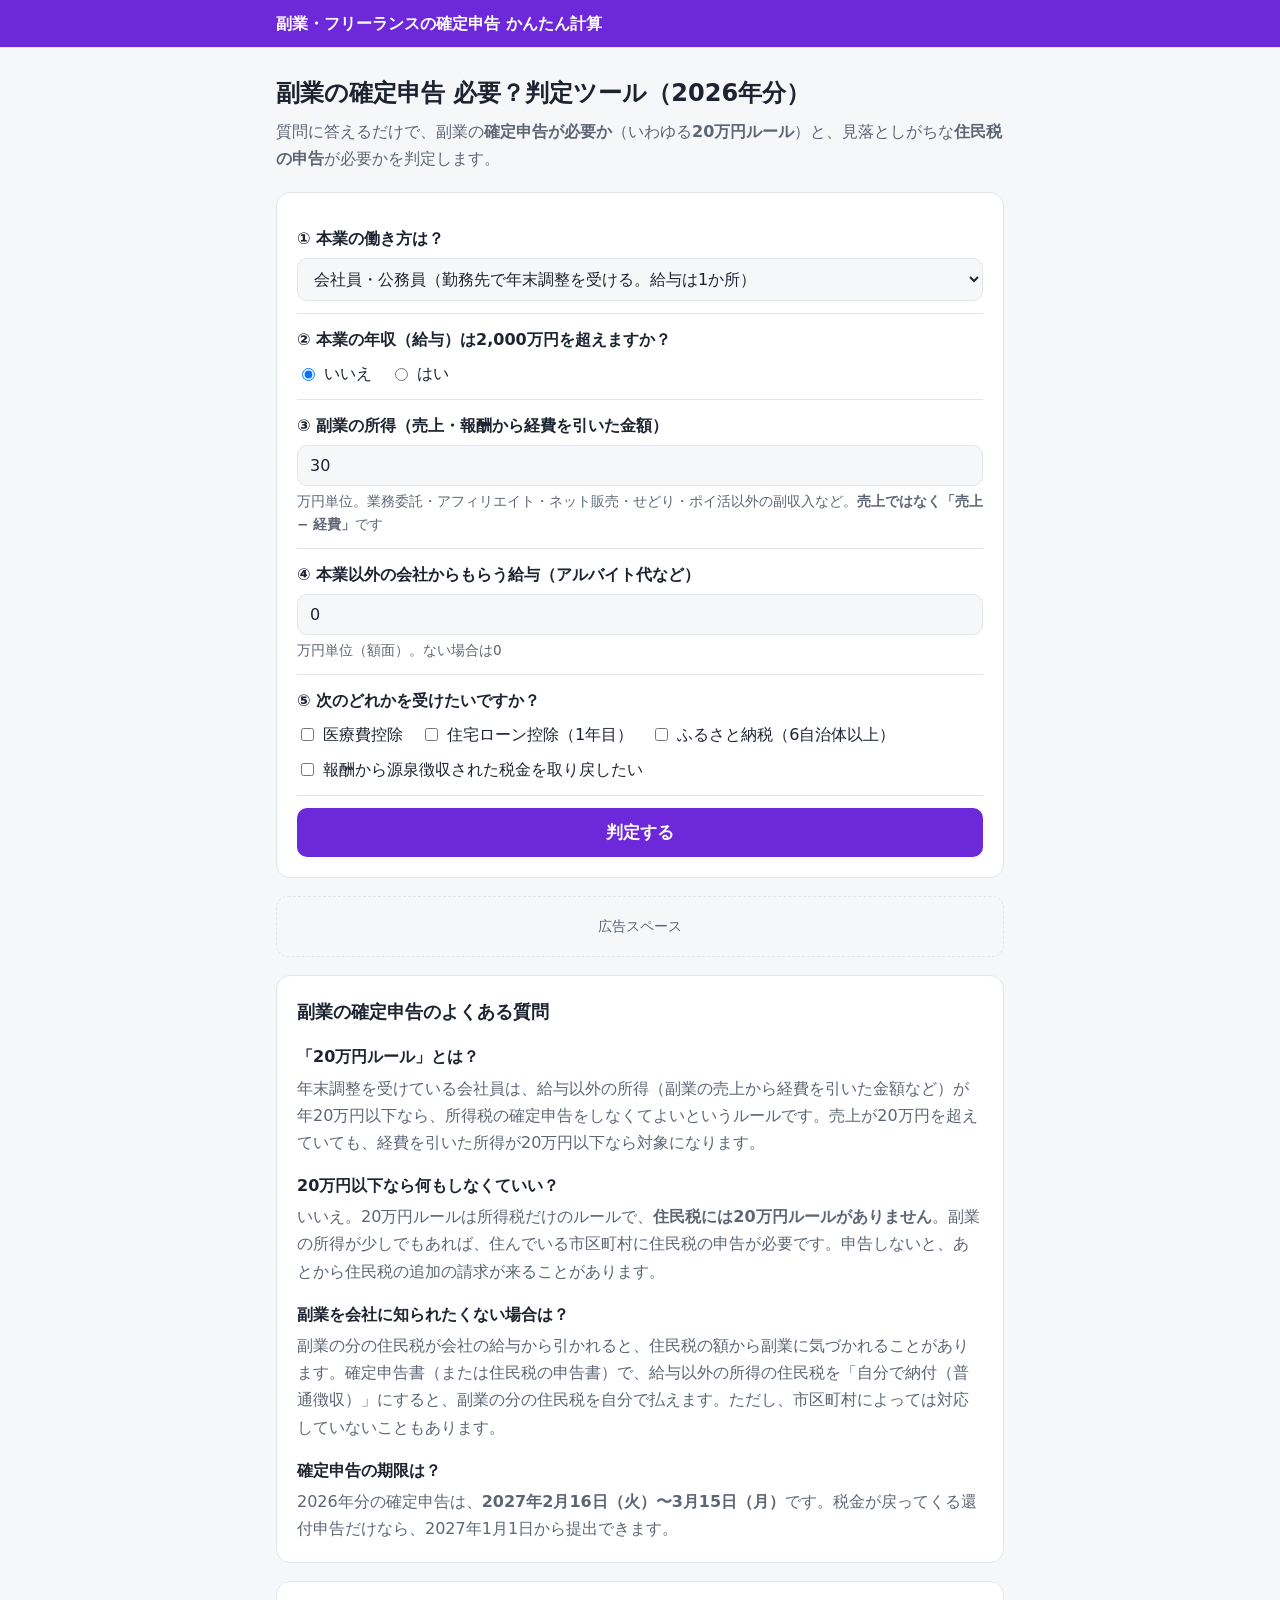
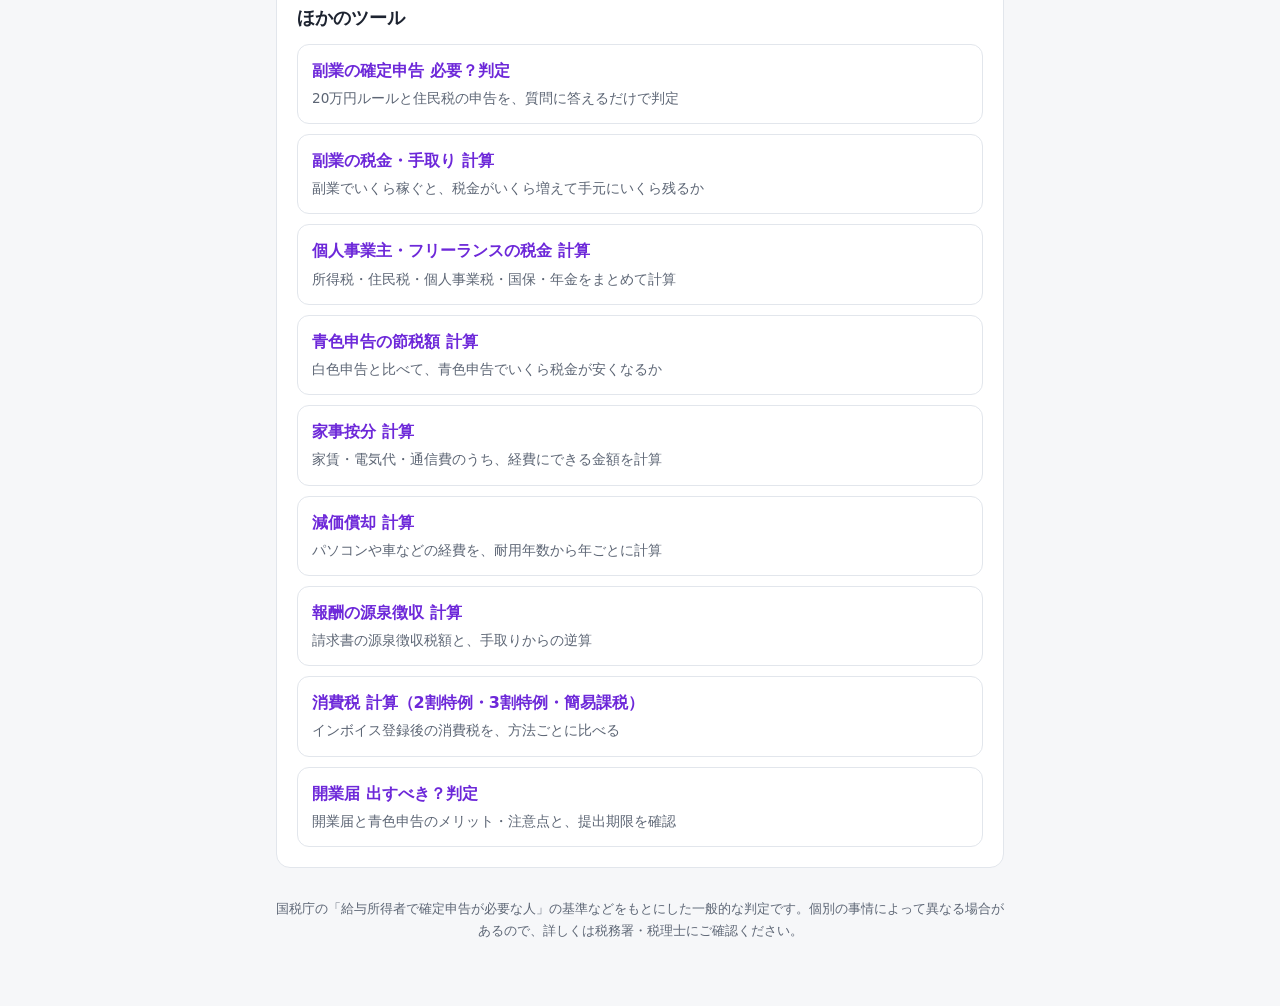
==== index.html @ 6773a240 "副業・フリーランスの確定申告 かんたん計算を公開（9ツール） Co-Authored-By: Claude Opus 5.5 <noreply@anthropic.com>" ====
<!doctype html>
<html lang="ja">
<head>
<meta charset="utf-8">
<meta name="viewport" content="width=device-width, initial-scale=1">
<title>副業の確定申告 必要？判定ツール【2026年分】｜20万円ルールと住民税の申告</title>
<meta name="description" content="本業の働き方と副業の種類・所得を選ぶだけで、副業の確定申告が必要か（20万円ルール）と、住民税の申告が必要かを判定。2026年分（2027年2月16日〜3月15日提出）の期限もわかる無料ツールです。">
<link rel="canonical" href="https://harryquad.github.io/kakutei/">
<link rel="stylesheet" href="assets/style.css">
</head>
<body>
<header class="site-header"><div><a href="/kakutei/">副業・フリーランスの確定申告 かんたん計算</a></div></header>
<div class="wrap">
  <h1>副業の確定申告 必要？判定ツール（2026年分）</h1>
  <p class="lead">質問に答えるだけで、副業の<strong>確定申告が必要か</strong>（いわゆる<strong>20万円ルール</strong>）と、見落としがちな<strong>住民税の申告</strong>が必要かを判定します。</p>

  <div class="card">
    <div class="q"><div class="t">① 本業の働き方は？</div>
      <select id="main">
        <option value="employee">会社員・公務員（勤務先で年末調整を受ける。給与は1か所）</option>
        <option value="employee2">会社員で、給与をもらっている会社が2か所以上（アルバイトの掛け持ちなど）</option>
        <option value="freelance">個人事業主・フリーランス</option>
        <option value="none">給与の収入なし（学生・主婦・無職など）</option>
      </select></div>
    <div class="q" id="qSalary"><div class="t">② 本業の年収（給与）は2,000万円を超えますか？</div>
      <div class="checks"><label><input type="radio" name="over" value="no" checked>いいえ</label><label><input type="radio" name="over" value="yes">はい</label></div></div>
    <div class="q"><div class="t">③ 副業の所得（売上・報酬から経費を引いた金額）</div>
      <input type="number" id="side" min="0" value="30">
      <div class="hint">万円単位。業務委託・アフィリエイト・ネット販売・せどり・ポイ活以外の副収入など。<strong>売上ではなく「売上 − 経費」</strong>です</div></div>
    <div class="q" id="qSub"><div class="t">④ 本業以外の会社からもらう給与（アルバイト代など）</div>
      <input type="number" id="subWage" min="0" value="0">
      <div class="hint">万円単位（額面）。ない場合は0</div></div>
    <div class="q"><div class="t">⑤ 次のどれかを受けたいですか？</div>
      <div class="checks">
        <label><input type="checkbox" class="want">医療費控除</label>
        <label><input type="checkbox" class="want">住宅ローン控除（1年目）</label>
        <label><input type="checkbox" class="want">ふるさと納税（6自治体以上）</label>
        <label><input type="checkbox" class="want" id="refund">報酬から源泉徴収された税金を取り戻したい</label>
      </div></div>
    <button id="judge" style="margin-top:12px">判定する</button>
  </div>

  <div class="card" id="result" hidden></div>

  <div class="ad">広告スペース</div>

  <div class="card faq">
    <h2>副業の確定申告のよくある質問</h2>
    <h3>「20万円ルール」とは？</h3>
    <p>年末調整を受けている会社員は、給与以外の所得（副業の売上から経費を引いた金額など）が年20万円以下なら、所得税の確定申告をしなくてよいというルールです。売上が20万円を超えていても、経費を引いた所得が20万円以下なら対象になります。</p>
    <h3>20万円以下なら何もしなくていい？</h3>
    <p>いいえ。20万円ルールは所得税だけのルールで、<strong>住民税には20万円ルールがありません</strong>。副業の所得が少しでもあれば、住んでいる市区町村に住民税の申告が必要です。申告しないと、あとから住民税の追加の請求が来ることがあります。</p>
    <h3>副業を会社に知られたくない場合は？</h3>
    <p>副業の分の住民税が会社の給与から引かれると、住民税の額から副業に気づかれることがあります。確定申告書（または住民税の申告書）で、給与以外の所得の住民税を「自分で納付（普通徴収）」にすると、副業の分の住民税を自分で払えます。ただし、市区町村によっては対応していないこともあります。</p>
    <h3>確定申告の期限は？</h3>
    <p>2026年分の確定申告は、<strong>2027年2月16日（火）〜3月15日（月）</strong>です。税金が戻ってくる還付申告だけなら、2027年1月1日から提出できます。</p>
  </div>

  <div class="card" id="related"></div>

  <footer>国税庁の「給与所得者で確定申告が必要な人」の基準などをもとにした一般的な判定です。個別の事情によって異なる場合があるので、詳しくは税務署・税理士にご確認ください。</footer>
</div>

<script src="assets/site.js"></script>
<script src="assets/calc.js"></script>
<script>
const $ = id => document.getElementById(id);
$("main").addEventListener("change", () => {
  const m = $("main").value;
  $("qSalary").hidden = !(m === "employee" || m === "employee2");
  $("qSub").hidden = m === "freelance" || m === "none";
});

function judge() {
  const out = $("result");
  out.hidden = false;
  const m = $("main").value;
  const side = num("side") * MAN, sub = num("subWage") * MAN;
  const over = document.querySelector("input[name=over]:checked").value === "yes";
  const wants = [...document.querySelectorAll(".want")].filter(c => c.checked).length;
  let need, why;
  if (m === "freelance") {
    need = side > basicIT(side);
    why = need ? "個人事業主・フリーランスで、所得が基礎控除（104万円）を超えるため" : "所得が基礎控除（104万円）以下のため、所得税はかかりません";
  } else if (m === "none") {
    const inc = salaryIncome(sub) + side;
    need = inc > basicIT(inc) && side > 0;
    why = need ? "年末調整を受けておらず、所得が基礎控除を超えるため" : "所得が基礎控除以下のため、所得税はかかりません";
  } else if (over) {
    need = true; why = "給与の年収が2,000万円を超える人は、全員確定申告が必要です";
  } else if (m === "employee2") {
    need = sub + side > 200000;
    why = need ? "年末調整をしない2か所目の給与と、給与以外の所得の合計が20万円を超えるため" : "2か所目の給与と給与以外の所得の合計が20万円以下のため（20万円ルール）";
  } else {
    need = side > 200000;
    why = need ? "給与以外の所得が20万円を超えるため" : "給与以外の所得が20万円以下のため（20万円ルール）";
  }
  const byChoice = !need && wants > 0 && (side > 0 || sub > 0);
  const juminNeed = !need && !byChoice && (side > 0 || sub > 0);

  out.innerHTML = `
    <p class="verdict ${need || byChoice ? "ng" : "ok"}">${need ? "確定申告が必要です" : byChoice ? "確定申告をします（副業の所得もすべて書きます）" : "所得税の確定申告は不要です"}</p>
    <table class="info">
      <tr><td>所得税の確定申告</td><td>${need ? "必要" : byChoice ? "する（医療費控除などを受けるため）" : "不要"}<br><small style="color:var(--muted)">${why}</small></td></tr>
      <tr><td>住民税の申告</td><td>${juminNeed ? "<strong>必要</strong>（市区町村へ。確定申告をしない場合も、住民税には20万円ルールがありません）" : need || byChoice ? "不要（確定申告をすれば、市区町村に情報が伝わります）" : "不要"}</td></tr>
      <tr><td>提出期限</td><td>${need || byChoice ? "2027年2月16日（火）〜3月15日（月）" : juminNeed ? "2027年3月15日（月）まで（市区町村の窓口など）" : "—"}</td></tr>
    </table>
    ${byChoice ? '<p class="note">医療費控除などを受けるために確定申告をする場合は、20万円以下の副業の所得も含めて申告する必要があります。</p>' : ""}
    ${(need || byChoice || juminNeed) && m !== "freelance" && m !== "none" ? '<p class="note">副業の分の住民税を自分で払いたい場合は、申告書の「住民税に関する事項」で<strong>「自分で納付」</strong>を選びます。</p>' : ""}
    ${$("refund").checked ? '<p class="note">報酬から源泉徴収（10.21%）された税金は、確定申告をすると、払いすぎた分が戻ってくることがあります。</p>' : ""}
    <p class="note">副業の税金がいくらになるかは → <a href="/kakutei/fukugyo-zei/">副業の税金・手取り 計算</a></p>`;
  out.scrollIntoView({ behavior: "smooth", block: "start" });
}
$("judge").addEventListener("click", judge);
</script>
</body>
</html>
---- assets/style.css ----
:root{
  --bg:#f6f7f9;--card:#fff;--text:#1d2330;--muted:#5d6675;--line:#e2e6ec;
  --accent:#6d28d9;--accent-soft:#f1ebff;--on-accent:#fff;--good:#16a34a;--good-soft:#dcfce7;
  --warn:#ea580c;--warn-soft:#ffedd5;--off:#9aa3b2;--err:#dc2626;
}
@media (prefers-color-scheme: dark){
  :root{
    --bg:#0f1218;--card:#181c24;--text:#e7eaf0;--muted:#9aa3b2;--line:#2a303c;
    --accent:#a78bfa;--accent-soft:#2a2145;--on-accent:#150b2e;--good:#4ade80;--good-soft:#12301f;
    --warn:#fb923c;--warn-soft:#3a2413;--off:#5d6675;--err:#f87171;
  }
}
*{box-sizing:border-box}
body{margin:0;background:var(--bg);color:var(--text);font-family:system-ui,-apple-system,"Hiragino Sans","Yu Gothic UI",sans-serif;line-height:1.7}
a{color:var(--accent)}
.site-header{background:var(--accent);border-bottom:1px solid var(--line)}
.site-header div{max-width:760px;margin:0 auto;padding:10px 16px}
.site-header a{font-weight:700;text-decoration:none;color:var(--on-accent)}
.wrap{max-width:760px;margin:0 auto;padding:24px 16px 64px}
h1{font-size:1.5rem;margin:.2em 0 .3em;line-height:1.4}
h2{font-size:1.15rem;margin:0 0 10px}
.lead{color:var(--muted);margin:0 0 20px}
.card{background:var(--card);border:1px solid var(--line);border-radius:14px;padding:20px;margin-bottom:18px}
label{display:block;font-weight:600;margin-bottom:6px}
.field{margin-bottom:16px}
input[type=date],input[type=number],input[type=text],select,textarea{width:100%;padding:10px 12px;font-size:1rem;border:1px solid var(--line);border-radius:10px;background:var(--bg);color:var(--text);font-family:inherit}
.row{display:grid;grid-template-columns:1fr 1fr;gap:14px}
@media (max-width:520px){.row{grid-template-columns:1fr}}
.checks{display:flex;flex-wrap:wrap;gap:8px 18px}
.checks label{font-weight:400;display:flex;align-items:center;gap:6px;margin:0}
.hint{font-size:.85rem;color:var(--muted);margin-top:4px}
button{width:100%;padding:13px;font-size:1.05rem;font-weight:700;border:0;border-radius:10px;background:var(--accent);color:var(--on-accent);cursor:pointer;font-family:inherit}
button:hover{filter:brightness(1.08)}
button.sub{background:var(--accent-soft);color:var(--accent)}
.big{display:grid;grid-template-columns:repeat(3,1fr);gap:10px;margin-bottom:14px}
@media (max-width:520px){.big{grid-template-columns:1fr}}
.stat{border-radius:12px;padding:14px;background:var(--bg)}
.stat .k{font-size:.8rem;color:var(--muted)}
.stat .v{font-size:1.25rem;font-weight:700}
.stat.warn .v{color:var(--warn)} .stat.good .v{color:var(--good)}
.err{color:var(--err);font-weight:600}
table.info{width:100%;border-collapse:collapse;font-size:.95rem}
table.info td,table.info th{padding:8px 4px;border-bottom:1px solid var(--line);vertical-align:top;text-align:left}
table.info th{color:var(--muted);font-weight:500;font-size:.85rem}
table.info td:first-child{color:var(--muted)}
table.info td.num,table.info th.num{text-align:right;font-variant-numeric:tabular-nums}
.note{font-size:.85rem;color:var(--muted);background:var(--bg);border-radius:10px;padding:10px 12px;margin-top:12px}
.ad{border:1px dashed var(--line);border-radius:12px;padding:18px;text-align:center;color:var(--muted);font-size:.85rem;margin-bottom:18px}
.faq h3{font-size:1rem;margin:16px 0 4px}
.faq p{margin:0;color:var(--muted)}
.tools{list-style:none;margin:0;padding:0;display:grid;gap:10px}
.tools a{display:block;padding:12px 14px;border:1px solid var(--line);border-radius:12px;text-decoration:none;color:var(--text);background:var(--card)}
.tools a:hover{border-color:var(--accent)}
.tools b{display:block;color:var(--accent)}
.tools span{font-size:.85rem;color:var(--muted)}
footer{font-size:.8rem;color:var(--muted);text-align:center;margin-top:30px}
.verdict{font-size:1.2rem;font-weight:700;margin:0 0 10px}
.verdict.ok{color:var(--good)} .verdict.ng{color:var(--warn)}
.q{padding:12px 0;border-bottom:1px solid var(--line)}
.q .t{font-weight:600;margin-bottom:6px}
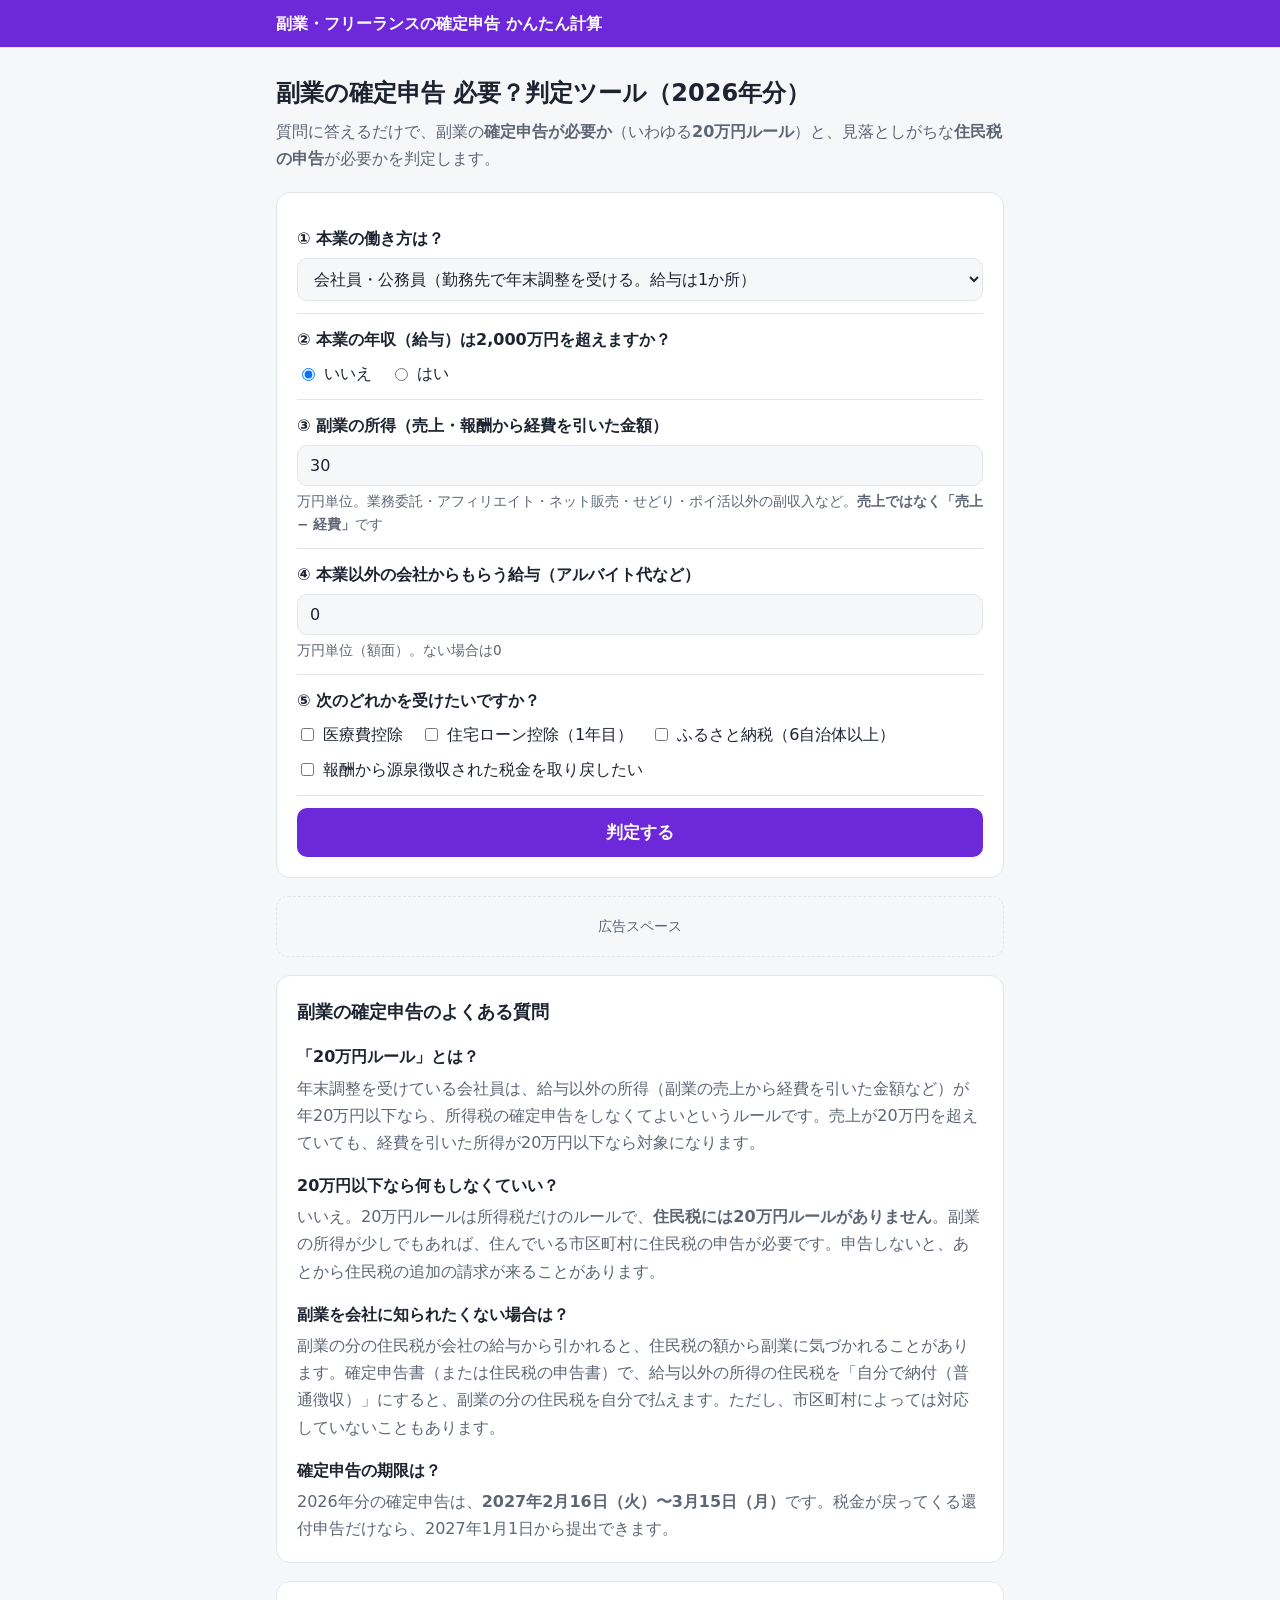
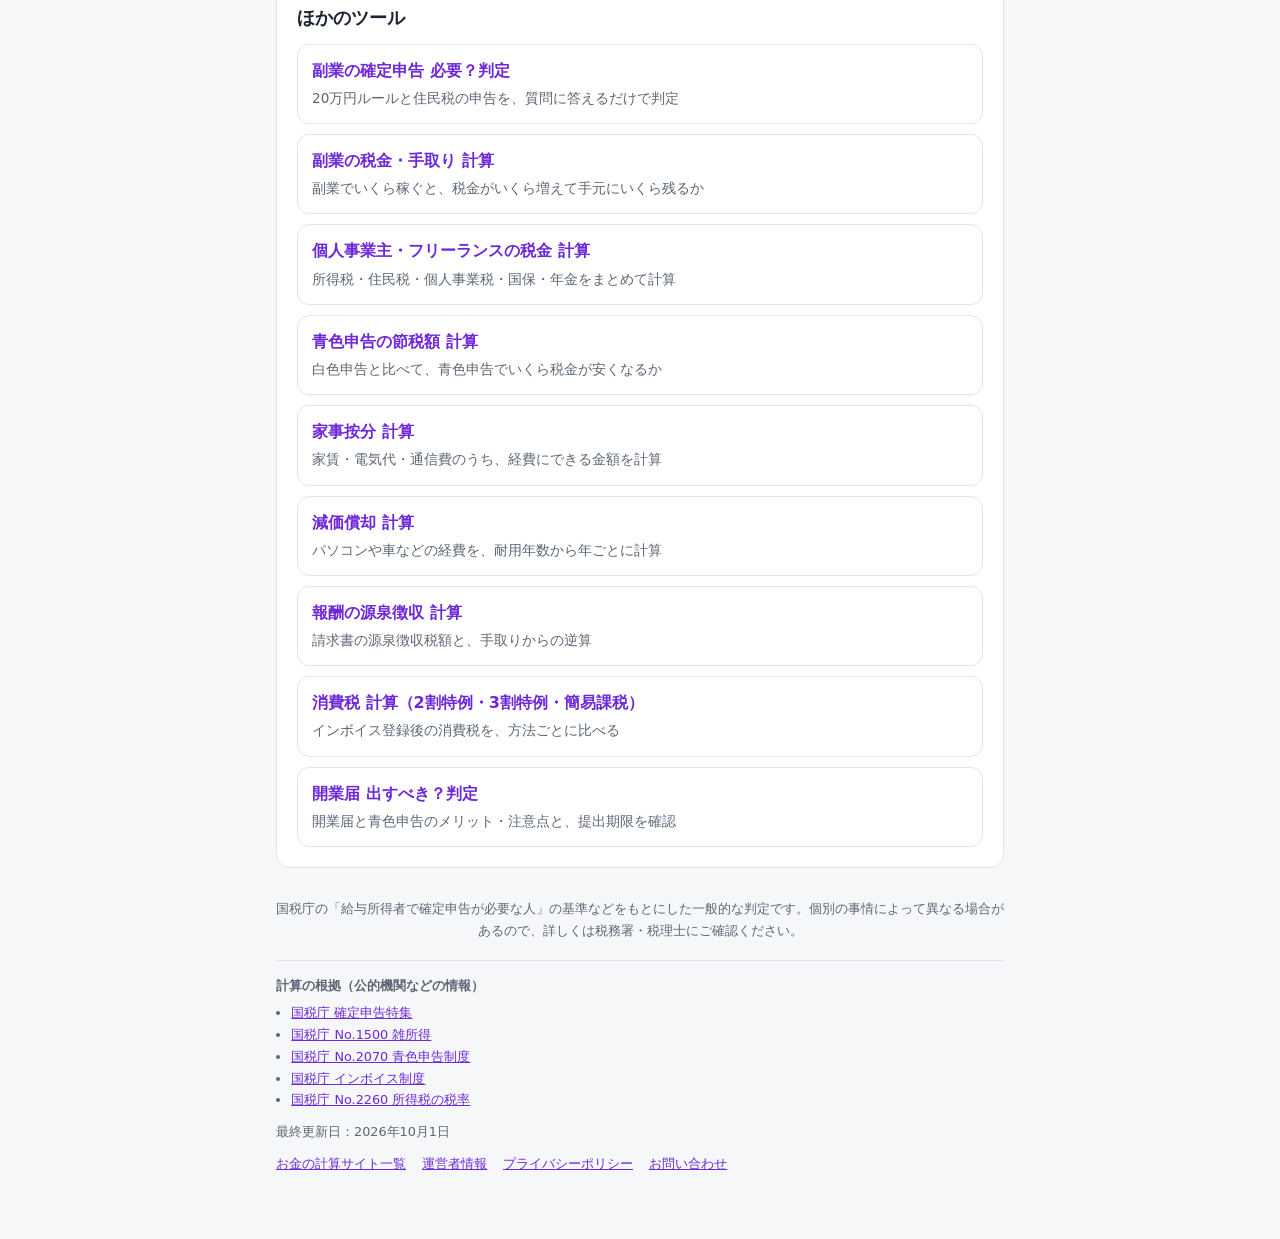
==== commit 8e4ae49a: "運営者情報・プライバシーポリシー・お問い合わせ・サイト一覧へのリンク、計算の根拠、最終更新日、OGP、アイコンを追加 Co-Authored-By: Claude Opus 5.5 <noreply@" ====
--- a/index.html
+++ b/index.html
@@ -6,6 +6,17 @@
 <title>副業の確定申告 必要？判定ツール【2026年分】｜20万円ルールと住民税の申告</title>
 <meta name="description" content="本業の働き方と副業の種類・所得を選ぶだけで、副業の確定申告が必要か（20万円ルール）と、住民税の申告が必要かを判定。2026年分（2027年2月16日〜3月15日提出）の期限もわかる無料ツールです。">
 <link rel="canonical" href="https://harryquad.github.io/kakutei/">
+<!--sw-head-->
+<meta property="og:type" content="website">
+<meta property="og:site_name" content="副業・フリーランスの確定申告 かんたん計算">
+<meta property="og:title" content="副業の確定申告 必要？判定ツール【2026年分】｜20万円ルールと住民税の申告">
+<meta property="og:description" content="本業の働き方と副業の種類・所得を選ぶだけで、副業の確定申告が必要か（20万円ルール）と、住民税の申告が必要かを判定。2026年分（2027年2月16日〜3月15日提出）の期限もわかる無料ツールです。">
+<meta property="og:url" content="https://harryquad.github.io/kakutei/">
+<meta property="og:locale" content="ja_JP">
+<meta name="twitter:card" content="summary">
+<link rel="icon" href="/favicon.ico" sizes="48x48">
+<link rel="icon" href="/favicon.svg" type="image/svg+xml">
+<!--/sw-head-->
 <link rel="stylesheet" href="assets/style.css">
 </head>
 <body>
@@ -59,6 +70,9 @@
   <div class="card" id="related"></div>
 
   <footer>国税庁の「給与所得者で確定申告が必要な人」の基準などをもとにした一般的な判定です。個別の事情によって異なる場合があるので、詳しくは税務署・税理士にご確認ください。</footer>
+<!--sw-foot-->
+<div style="font-size:.8rem;color:var(--muted);margin-top:18px;border-top:1px solid var(--line);padding-top:14px"><p style="margin:0 0 6px;font-weight:600">計算の根拠（公的機関などの情報）</p><ul style="margin:0 0 10px;padding-left:1.2em"><li><a href="https://www.nta.go.jp/taxes/shiraberu/shinkoku/tokushu/index.htm" target="_blank" rel="noopener">国税庁 確定申告特集</a></li><li><a href="https://www.nta.go.jp/taxes/shiraberu/taxanswer/shotoku/1500.htm" target="_blank" rel="noopener">国税庁 No.1500 雑所得</a></li><li><a href="https://www.nta.go.jp/taxes/shiraberu/taxanswer/shotoku/2070.htm" target="_blank" rel="noopener">国税庁 No.2070 青色申告制度</a></li><li><a href="https://www.nta.go.jp/taxes/shiraberu/zeimokubetsu/shohi/keigenzeiritsu/invoice.htm" target="_blank" rel="noopener">国税庁 インボイス制度</a></li><li><a href="https://www.nta.go.jp/taxes/shiraberu/taxanswer/shotoku/2260.htm" target="_blank" rel="noopener">国税庁 No.2260 所得税の税率</a></li></ul><p style="margin:0 0 10px">最終更新日：2026年10月1日</p><nav style="display:flex;flex-wrap:wrap;gap:6px 16px"><a href="/sites/">お金の計算サイト一覧</a><a href="/about/">運営者情報</a><a href="/privacy/">プライバシーポリシー</a><a href="/contact/">お問い合わせ</a></nav></div>
+<!--/sw-foot-->
 </div>
 
 <script src="assets/site.js"></script>
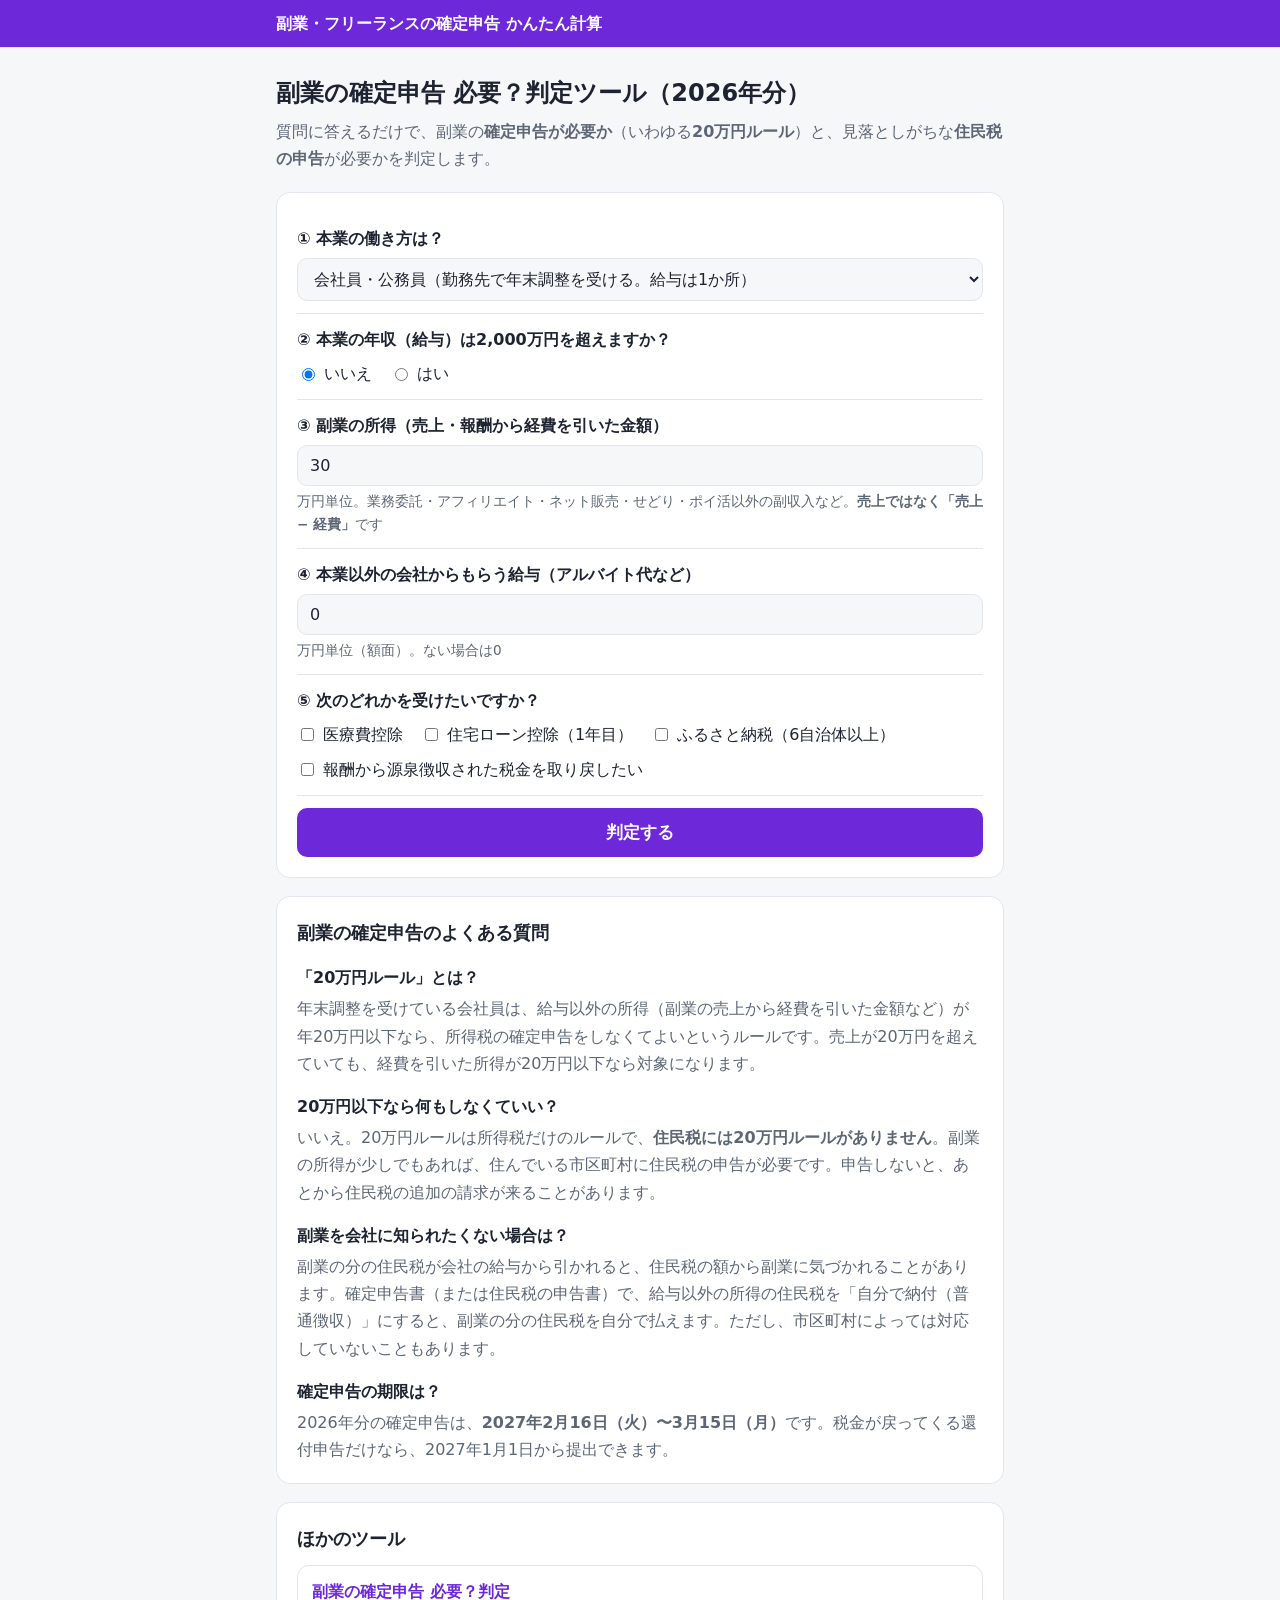
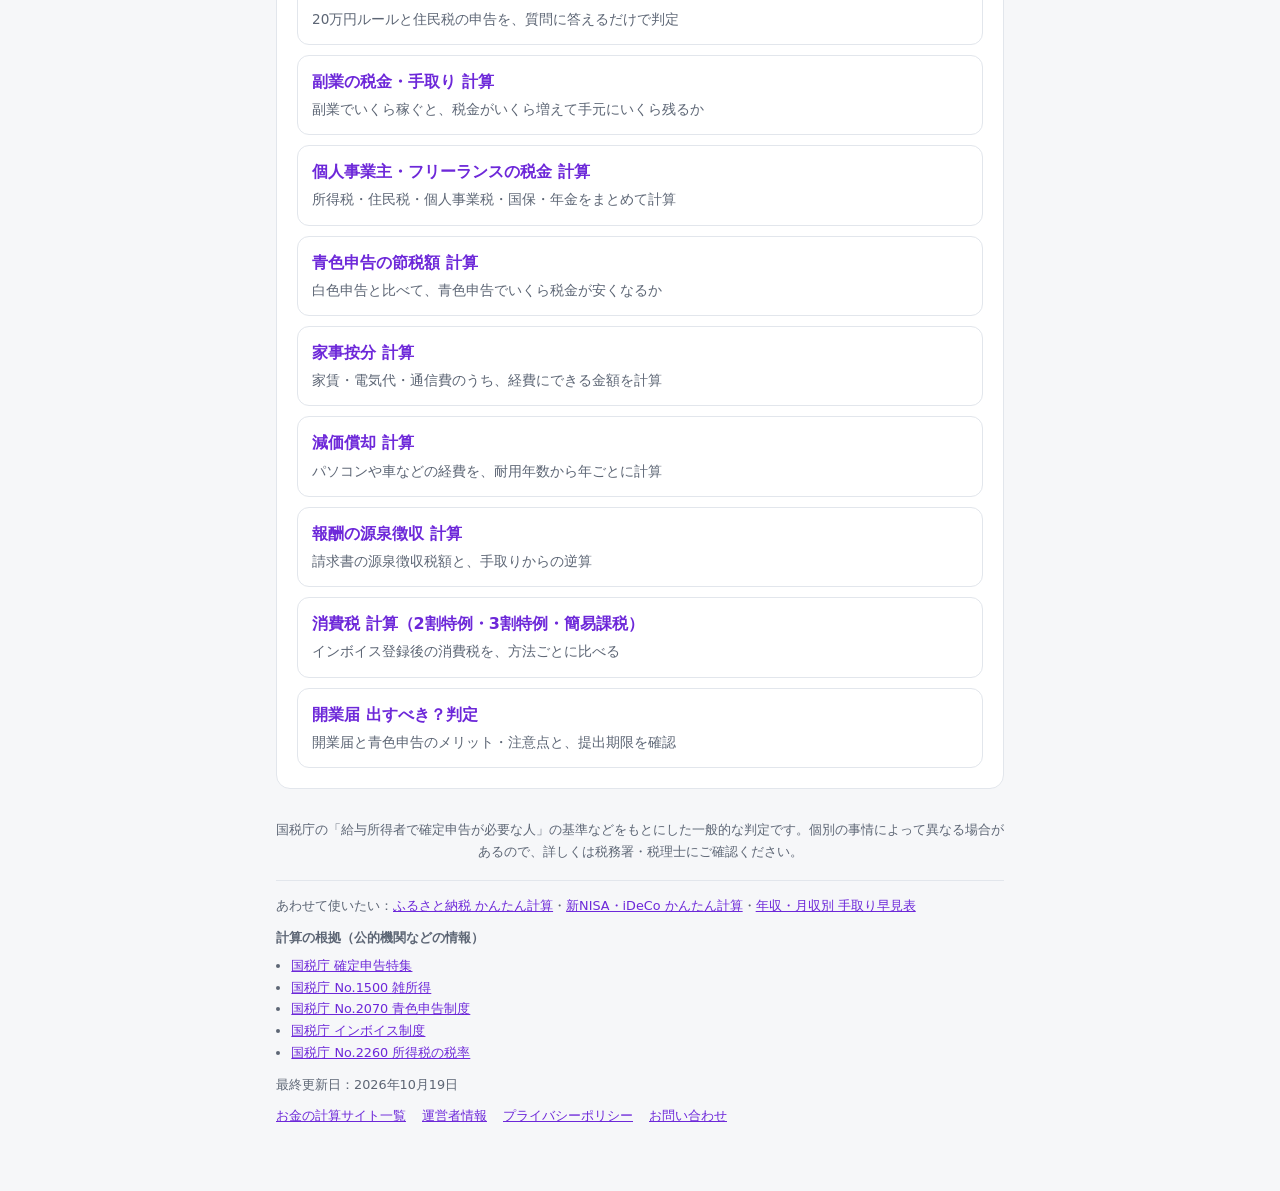
==== commit a29c5a42: "空の広告枠を非表示にし、関連サイトへのリンクを追加 Co-Authored-By: Claude Opus 5.5 <noreply@anthropic.com>" ====
--- a/index.html
+++ b/index.html
@@ -71,7 +71,7 @@
 
   <footer>国税庁の「給与所得者で確定申告が必要な人」の基準などをもとにした一般的な判定です。個別の事情によって異なる場合があるので、詳しくは税務署・税理士にご確認ください。</footer>
 <!--sw-foot-->
-<div style="font-size:.8rem;color:var(--muted);margin-top:18px;border-top:1px solid var(--line);padding-top:14px"><p style="margin:0 0 6px;font-weight:600">計算の根拠（公的機関などの情報）</p><ul style="margin:0 0 10px;padding-left:1.2em"><li><a href="https://www.nta.go.jp/taxes/shiraberu/shinkoku/tokushu/index.htm" target="_blank" rel="noopener">国税庁 確定申告特集</a></li><li><a href="https://www.nta.go.jp/taxes/shiraberu/taxanswer/shotoku/1500.htm" target="_blank" rel="noopener">国税庁 No.1500 雑所得</a></li><li><a href="https://www.nta.go.jp/taxes/shiraberu/taxanswer/shotoku/2070.htm" target="_blank" rel="noopener">国税庁 No.2070 青色申告制度</a></li><li><a href="https://www.nta.go.jp/taxes/shiraberu/zeimokubetsu/shohi/keigenzeiritsu/invoice.htm" target="_blank" rel="noopener">国税庁 インボイス制度</a></li><li><a href="https://www.nta.go.jp/taxes/shiraberu/taxanswer/shotoku/2260.htm" target="_blank" rel="noopener">国税庁 No.2260 所得税の税率</a></li></ul><p style="margin:0 0 10px">最終更新日：2026年10月1日</p><nav style="display:flex;flex-wrap:wrap;gap:6px 16px"><a href="/sites/">お金の計算サイト一覧</a><a href="/about/">運営者情報</a><a href="/privacy/">プライバシーポリシー</a><a href="/contact/">お問い合わせ</a></nav></div>
+<div style="font-size:.8rem;color:var(--muted);margin-top:18px;border-top:1px solid var(--line);padding-top:14px"><p style="margin:0 0 10px">あわせて使いたい：<a href="/furusato/">ふるさと納税 かんたん計算</a>・<a href="/nisa/">新NISA・iDeCo かんたん計算</a>・<a href="/nenshu/">年収・月収別 手取り早見表</a></p><p style="margin:0 0 6px;font-weight:600">計算の根拠（公的機関などの情報）</p><ul style="margin:0 0 10px;padding-left:1.2em"><li><a href="https://www.nta.go.jp/taxes/shiraberu/shinkoku/tokushu/index.htm" target="_blank" rel="noopener">国税庁 確定申告特集</a></li><li><a href="https://www.nta.go.jp/taxes/shiraberu/taxanswer/shotoku/1500.htm" target="_blank" rel="noopener">国税庁 No.1500 雑所得</a></li><li><a href="https://www.nta.go.jp/taxes/shiraberu/taxanswer/shotoku/2070.htm" target="_blank" rel="noopener">国税庁 No.2070 青色申告制度</a></li><li><a href="https://www.nta.go.jp/taxes/shiraberu/zeimokubetsu/shohi/keigenzeiritsu/invoice.htm" target="_blank" rel="noopener">国税庁 インボイス制度</a></li><li><a href="https://www.nta.go.jp/taxes/shiraberu/taxanswer/shotoku/2260.htm" target="_blank" rel="noopener">国税庁 No.2260 所得税の税率</a></li></ul><p style="margin:0 0 10px">最終更新日：2026年10月19日</p><nav style="display:flex;flex-wrap:wrap;gap:6px 16px"><a href="/sites/">お金の計算サイト一覧</a><a href="/about/">運営者情報</a><a href="/privacy/">プライバシーポリシー</a><a href="/contact/">お問い合わせ</a></nav></div>
 <!--/sw-foot-->
 </div>
 
--- a/assets/style.css
+++ b/assets/style.css
@@ -45,7 +45,8 @@
 table.info td:first-child{color:var(--muted)}
 table.info td.num,table.info th.num{text-align:right;font-variant-numeric:tabular-nums}
 .note{font-size:.85rem;color:var(--muted);background:var(--bg);border-radius:10px;padding:10px 12px;margin-top:12px}
-.ad{border:1px dashed var(--line);border-radius:12px;padding:18px;text-align:center;color:var(--muted);font-size:.85rem;margin-bottom:18px}
+.ad{display:none}
+.ad.on{display:block;border:1px solid var(--line);border-radius:12px;padding:14px;margin-bottom:18px;background:var(--card)}
 .faq h3{font-size:1rem;margin:16px 0 4px}
 .faq p{margin:0;color:var(--muted)}
 .tools{list-style:none;margin:0;padding:0;display:grid;gap:10px}
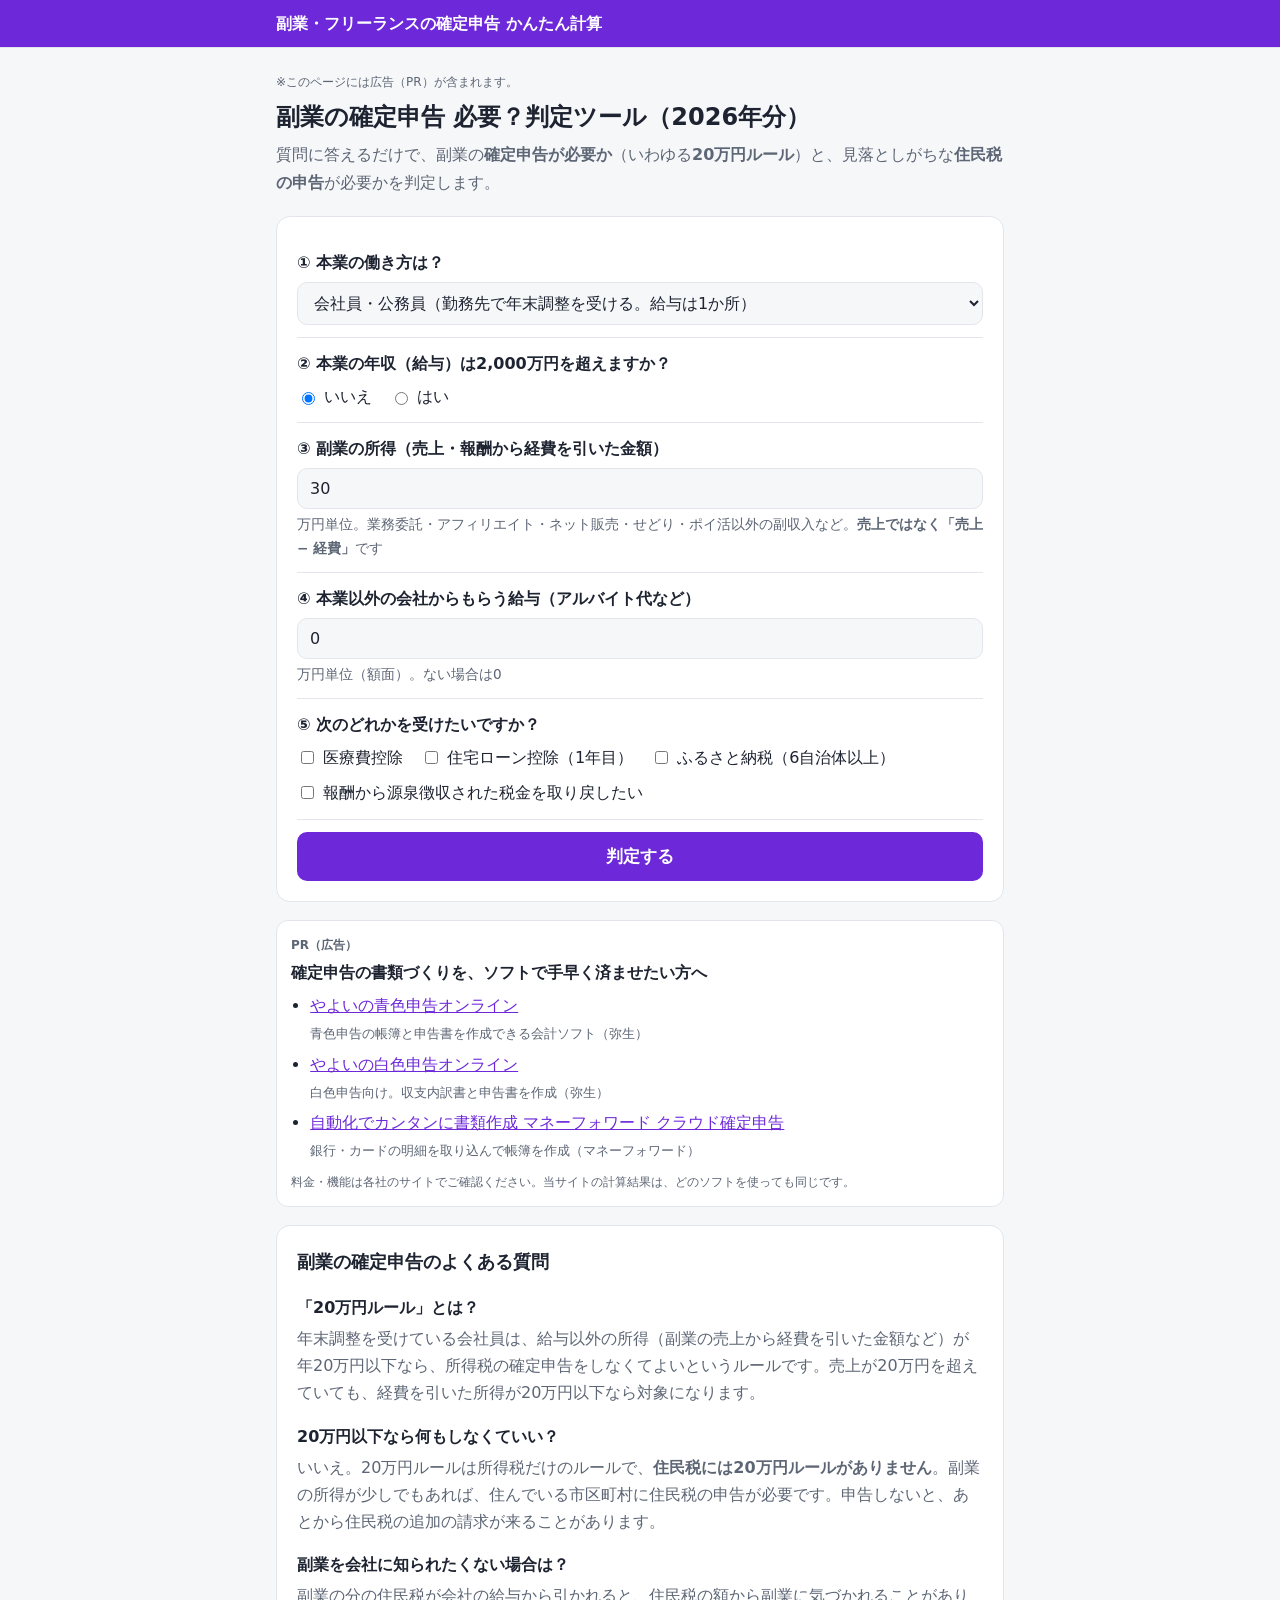
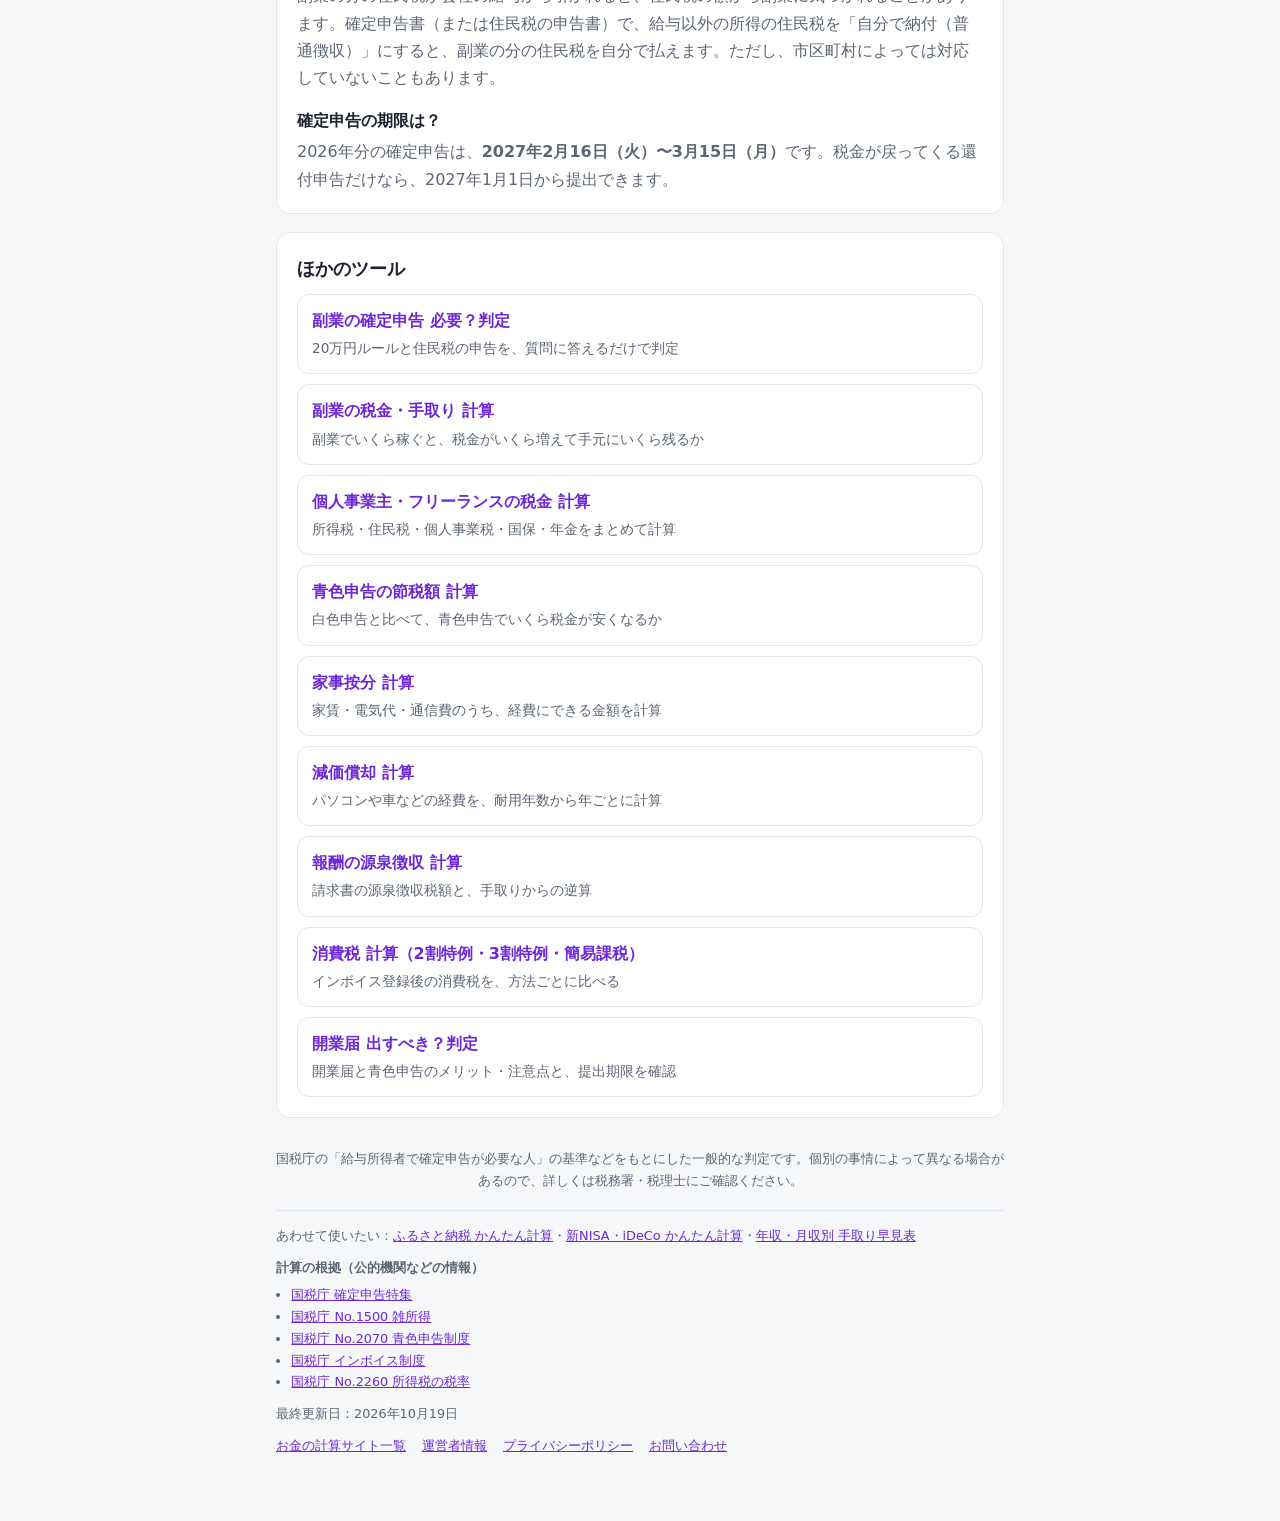
==== commit f2ebba26: "提携済みの広告（PR表示つき）を掲載 Co-Authored-By: Claude Opus 5.5 <noreply@anthropic.com>" ====
--- a/index.html
+++ b/index.html
@@ -5,13 +5,13 @@
 <meta name="viewport" content="width=device-width, initial-scale=1">
 <title>副業の確定申告 必要？判定ツール【2026年分】｜20万円ルールと住民税の申告</title>
 <meta name="description" content="本業の働き方と副業の種類・所得を選ぶだけで、副業の確定申告が必要か（20万円ルール）と、住民税の申告が必要かを判定。2026年分（2027年2月16日〜3月15日提出）の期限もわかる無料ツールです。">
-<link rel="canonical" href="https://harryquad.github.io/kakutei/">
+<link rel="canonical" href="https://okanenokeisan.com/kakutei/">
 <!--sw-head-->
 <meta property="og:type" content="website">
 <meta property="og:site_name" content="副業・フリーランスの確定申告 かんたん計算">
 <meta property="og:title" content="副業の確定申告 必要？判定ツール【2026年分】｜20万円ルールと住民税の申告">
 <meta property="og:description" content="本業の働き方と副業の種類・所得を選ぶだけで、副業の確定申告が必要か（20万円ルール）と、住民税の申告が必要かを判定。2026年分（2027年2月16日〜3月15日提出）の期限もわかる無料ツールです。">
-<meta property="og:url" content="https://harryquad.github.io/kakutei/">
+<meta property="og:url" content="https://okanenokeisan.com/kakutei/">
 <meta property="og:locale" content="ja_JP">
 <meta name="twitter:card" content="summary">
 <link rel="icon" href="/favicon.ico" sizes="48x48">
@@ -22,6 +22,7 @@
 <body>
 <header class="site-header"><div><a href="/kakutei/">副業・フリーランスの確定申告 かんたん計算</a></div></header>
 <div class="wrap">
+<!--sw-pr--><p class="pr-note" style="font-size:.75rem;color:var(--muted);margin:0 0 8px">※このページには広告（PR）が含まれます。</p><!--/sw-pr-->
   <h1>副業の確定申告 必要？判定ツール（2026年分）</h1>
   <p class="lead">質問に答えるだけで、副業の<strong>確定申告が必要か</strong>（いわゆる<strong>20万円ルール</strong>）と、見落としがちな<strong>住民税の申告</strong>が必要かを判定します。</p>
 
@@ -53,7 +54,7 @@
 
   <div class="card" id="result" hidden></div>
 
-  <div class="ad">広告スペース</div>
+  <!--sw-ad--><div class="ad on"><p style="margin:0 0 4px;font-size:.75rem;color:var(--muted);font-weight:700">PR（広告）</p><p style="margin:0 0 6px;font-weight:700">確定申告の書類づくりを、ソフトで手早く済ませたい方へ</p><ul style="margin:0;padding-left:1.2em"><li style="margin:4px 0"><a href="https://px.a8.net/svt/ejp?a8mat=4BEK9C+E2NWKY+35XE+5YJRM" rel="nofollow sponsored">やよいの青色申告オンライン</a><img border="0" width="1" height="1" src="https://www17.a8.net/0.gif?a8mat=4BEK9C+E2NWKY+35XE+5YJRM" alt=""><br><small style="color:var(--muted)">青色申告の帳簿と申告書を作成できる会計ソフト（弥生）</small></li><li style="margin:4px 0"><a href="https://px.a8.net/svt/ejp?a8mat=4BEK9C+E2NWKY+35XE+601S2" rel="nofollow sponsored">やよいの白色申告オンライン</a><img border="0" width="1" height="1" src="https://www14.a8.net/0.gif?a8mat=4BEK9C+E2NWKY+35XE+601S2" alt=""><br><small style="color:var(--muted)">白色申告向け。収支内訳書と申告書を作成（弥生）</small></li><li style="margin:4px 0"><a href="https://px.a8.net/svt/ejp?a8mat=4BEK9C+E39C6Q+4JGQ+BX3J6" rel="nofollow sponsored">自動化でカンタンに書類作成 マネーフォワード クラウド確定申告</a><img border="0" width="1" height="1" src="https://www14.a8.net/0.gif?a8mat=4BEK9C+E39C6Q+4JGQ+BX3J6" alt=""><br><small style="color:var(--muted)">銀行・カードの明細を取り込んで帳簿を作成（マネーフォワード）</small></li></ul><p style="margin:8px 0 0;font-size:.78rem;color:var(--muted)">料金・機能は各社のサイトでご確認ください。当サイトの計算結果は、どのソフトを使っても同じです。</p></div><!--/sw-ad-->
 
   <div class="card faq">
     <h2>副業の確定申告のよくある質問</h2>
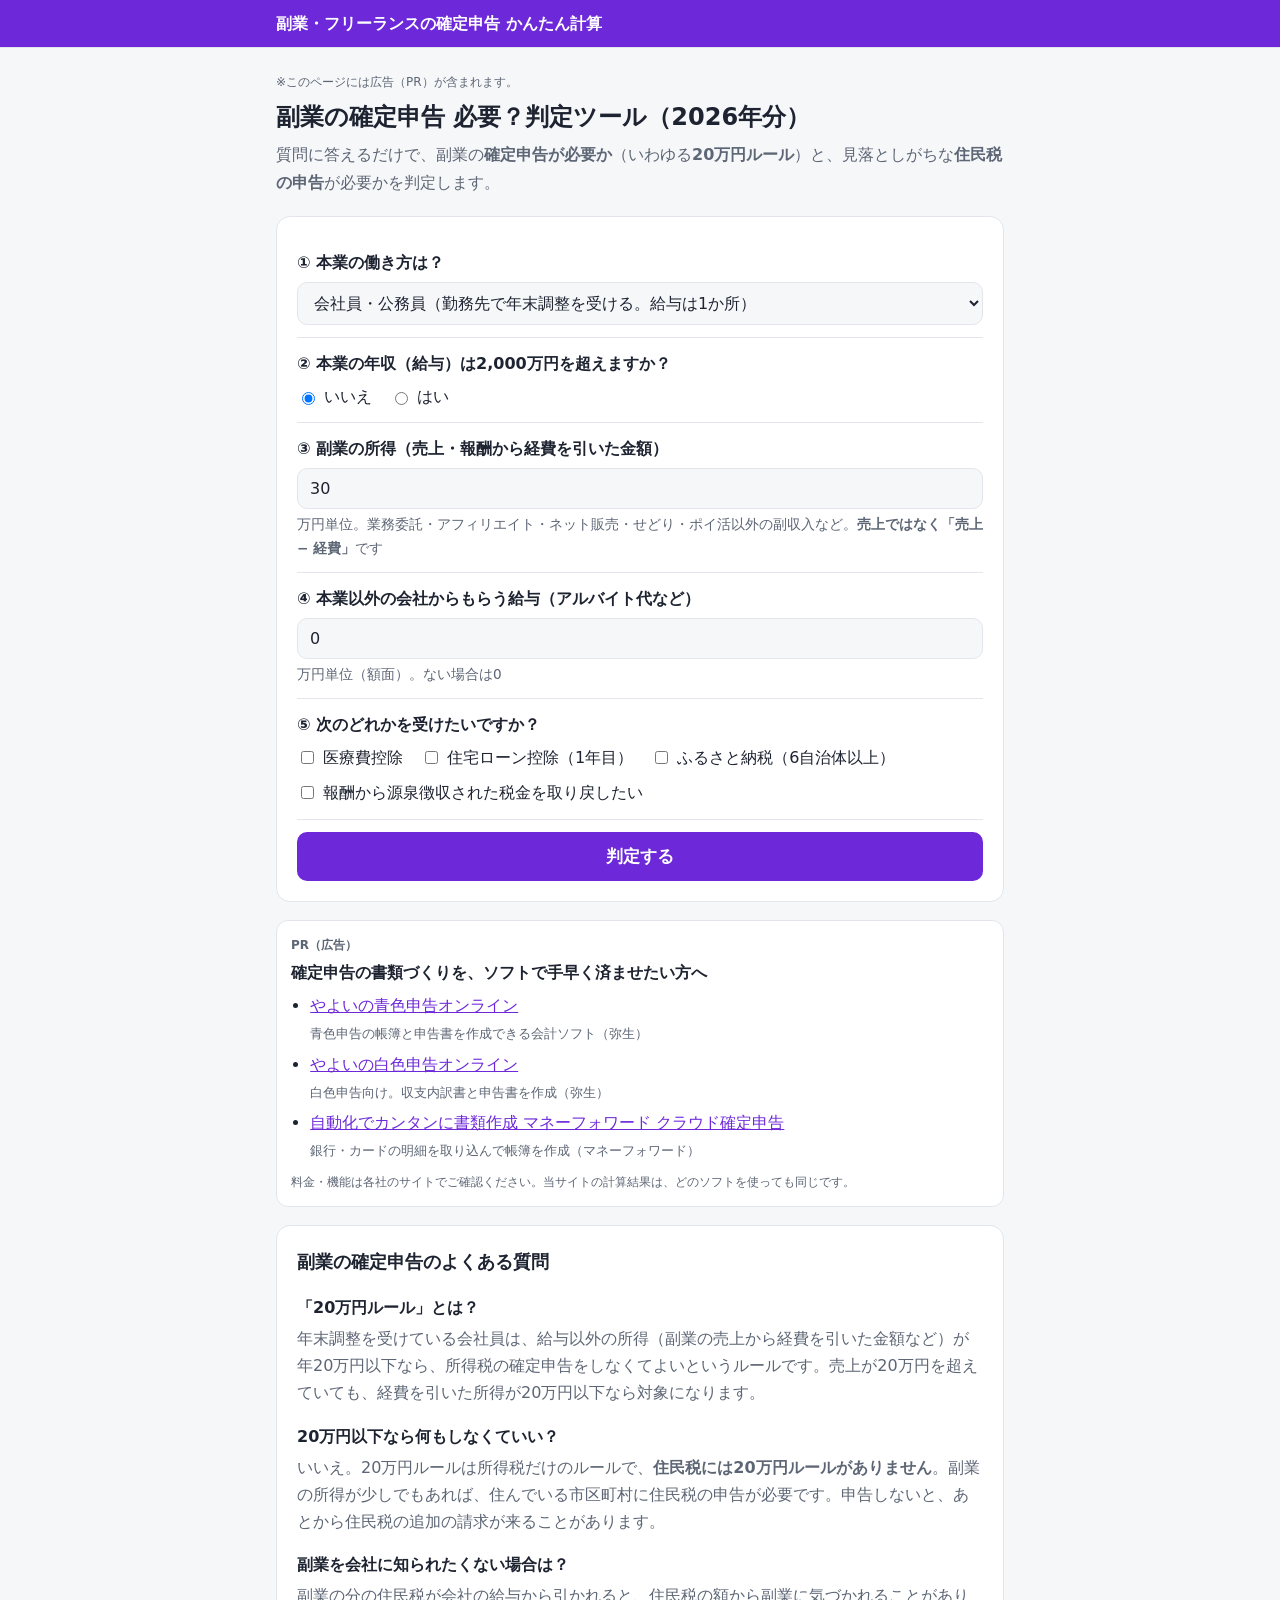
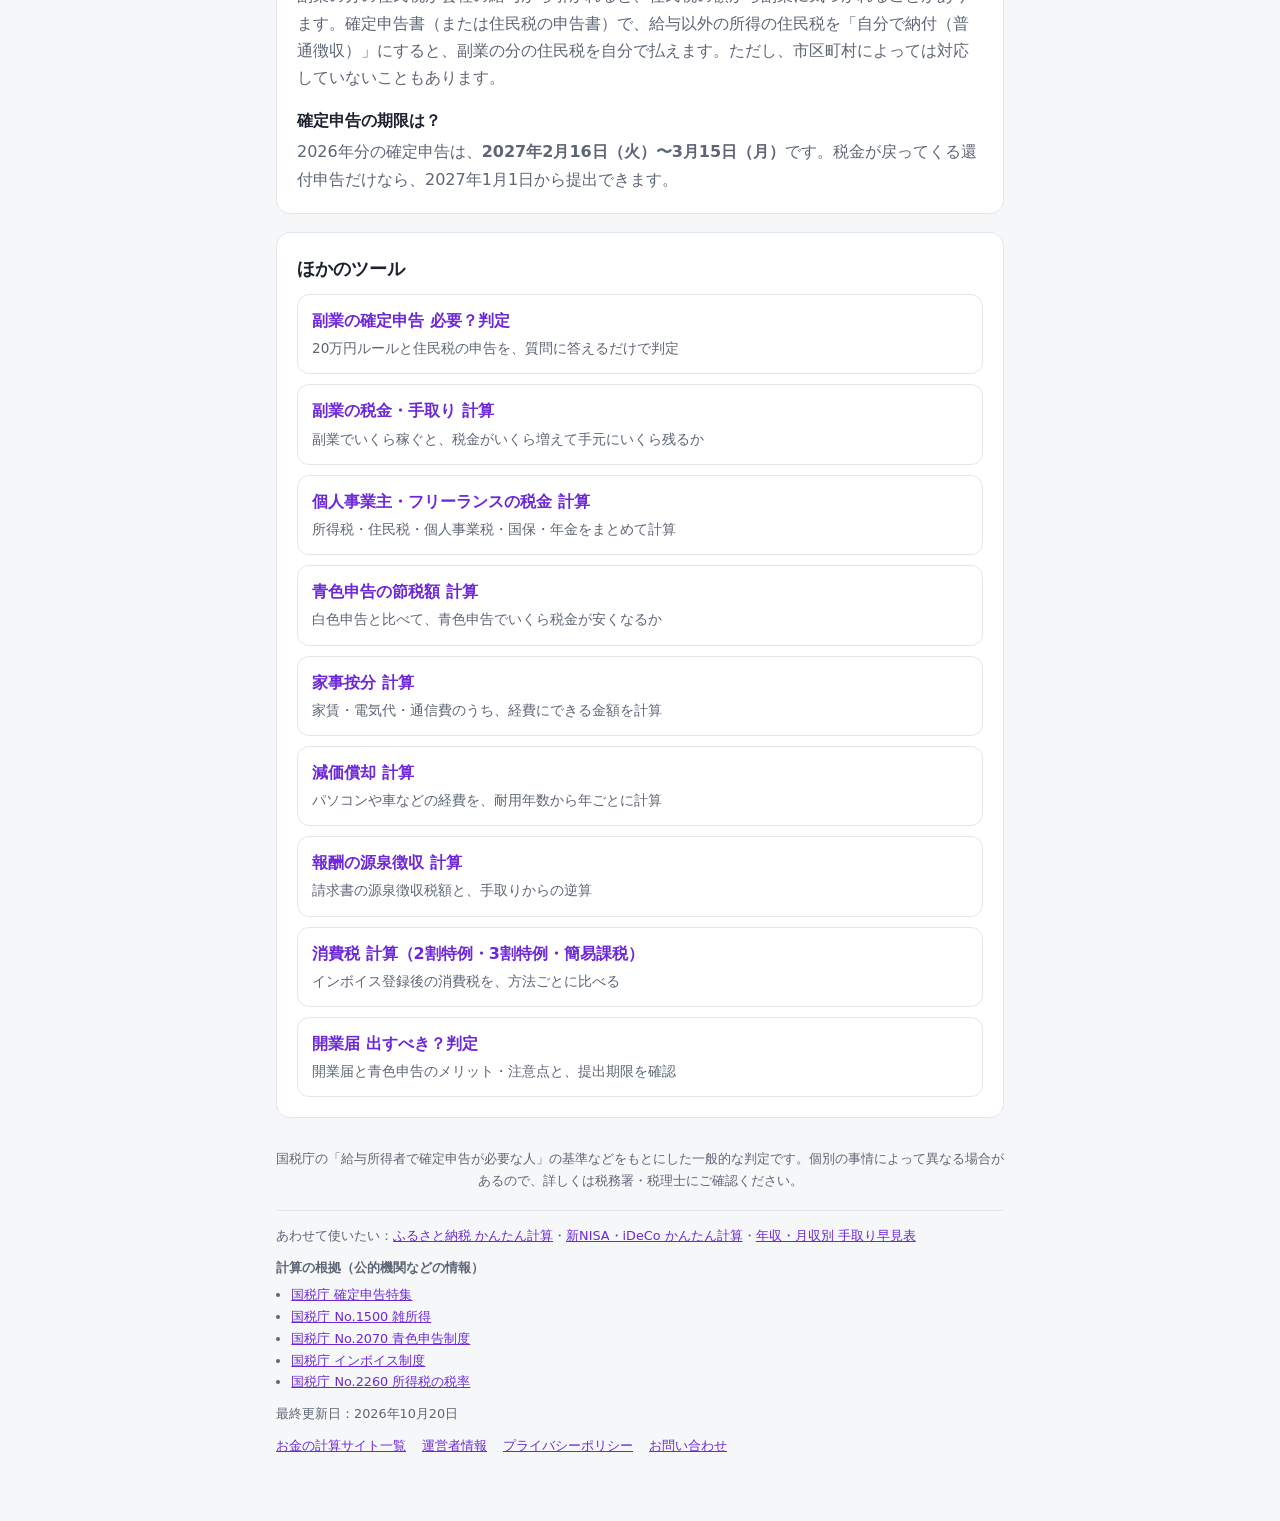
==== commit bdcc34e3: "Googleアナリティクス（GA4）を導入し、プライバシーポリシーを更新 Co-Authored-By: Claude Opus 5.5 <noreply@anthropic.com>" ====
--- a/index.html
+++ b/index.html
@@ -16,6 +16,8 @@
 <meta name="twitter:card" content="summary">
 <link rel="icon" href="/favicon.ico" sizes="48x48">
 <link rel="icon" href="/favicon.svg" type="image/svg+xml">
+<script async src="https://www.googletagmanager.com/gtag/js?id=G-CTGWFB173X"></script>
+<script>window.dataLayer=window.dataLayer||[];function gtag(){dataLayer.push(arguments);}gtag('js',new Date());gtag('config','G-CTGWFB173X');</script>
 <!--/sw-head-->
 <link rel="stylesheet" href="assets/style.css">
 </head>
@@ -54,7 +56,7 @@
 
   <div class="card" id="result" hidden></div>
 
-  <!--sw-ad--><div class="ad on"><p style="margin:0 0 4px;font-size:.75rem;color:var(--muted);font-weight:700">PR（広告）</p><p style="margin:0 0 6px;font-weight:700">確定申告の書類づくりを、ソフトで手早く済ませたい方へ</p><ul style="margin:0;padding-left:1.2em"><li style="margin:4px 0"><a href="https://px.a8.net/svt/ejp?a8mat=4BEK9C+E2NWKY+35XE+5YJRM" rel="nofollow sponsored">やよいの青色申告オンライン</a><img border="0" width="1" height="1" src="https://www17.a8.net/0.gif?a8mat=4BEK9C+E2NWKY+35XE+5YJRM" alt=""><br><small style="color:var(--muted)">青色申告の帳簿と申告書を作成できる会計ソフト（弥生）</small></li><li style="margin:4px 0"><a href="https://px.a8.net/svt/ejp?a8mat=4BEK9C+E2NWKY+35XE+601S2" rel="nofollow sponsored">やよいの白色申告オンライン</a><img border="0" width="1" height="1" src="https://www14.a8.net/0.gif?a8mat=4BEK9C+E2NWKY+35XE+601S2" alt=""><br><small style="color:var(--muted)">白色申告向け。収支内訳書と申告書を作成（弥生）</small></li><li style="margin:4px 0"><a href="https://px.a8.net/svt/ejp?a8mat=4BEK9C+E39C6Q+4JGQ+BX3J6" rel="nofollow sponsored">自動化でカンタンに書類作成 マネーフォワード クラウド確定申告</a><img border="0" width="1" height="1" src="https://www14.a8.net/0.gif?a8mat=4BEK9C+E39C6Q+4JGQ+BX3J6" alt=""><br><small style="color:var(--muted)">銀行・カードの明細を取り込んで帳簿を作成（マネーフォワード）</small></li></ul><p style="margin:8px 0 0;font-size:.78rem;color:var(--muted)">料金・機能は各社のサイトでご確認ください。当サイトの計算結果は、どのソフトを使っても同じです。</p></div><!--/sw-ad-->
+  <!--sw-ad--><div class="ad on"><p style="margin:0 0 4px;font-size:.75rem;color:var(--muted);font-weight:700">PR（広告）</p><p style="margin:0 0 6px;font-weight:700">確定申告の書類づくりを、ソフトで手早く済ませたい方へ</p><ul style="margin:0;padding-left:1.2em"><li style="margin:4px 0"><a href="https://px.a8.net/svt/ejp?a8mat=4BEK9C+E2NWKY+35XE+5YJRM&id1=kakutei&id2=top" rel="nofollow sponsored">やよいの青色申告オンライン</a><img border="0" width="1" height="1" src="https://www17.a8.net/0.gif?a8mat=4BEK9C+E2NWKY+35XE+5YJRM" alt=""><br><small style="color:var(--muted)">青色申告の帳簿と申告書を作成できる会計ソフト（弥生）</small></li><li style="margin:4px 0"><a href="https://px.a8.net/svt/ejp?a8mat=4BEK9C+E2NWKY+35XE+601S2&id1=kakutei&id2=top" rel="nofollow sponsored">やよいの白色申告オンライン</a><img border="0" width="1" height="1" src="https://www14.a8.net/0.gif?a8mat=4BEK9C+E2NWKY+35XE+601S2" alt=""><br><small style="color:var(--muted)">白色申告向け。収支内訳書と申告書を作成（弥生）</small></li><li style="margin:4px 0"><a href="https://px.a8.net/svt/ejp?a8mat=4BEK9C+E39C6Q+4JGQ+BX3J6&id1=kakutei&id2=top" rel="nofollow sponsored">自動化でカンタンに書類作成 マネーフォワード クラウド確定申告</a><img border="0" width="1" height="1" src="https://www14.a8.net/0.gif?a8mat=4BEK9C+E39C6Q+4JGQ+BX3J6" alt=""><br><small style="color:var(--muted)">銀行・カードの明細を取り込んで帳簿を作成（マネーフォワード）</small></li></ul><p style="margin:8px 0 0;font-size:.78rem;color:var(--muted)">料金・機能は各社のサイトでご確認ください。当サイトの計算結果は、どのソフトを使っても同じです。</p></div><!--/sw-ad-->
 
   <div class="card faq">
     <h2>副業の確定申告のよくある質問</h2>
@@ -72,7 +74,7 @@
 
   <footer>国税庁の「給与所得者で確定申告が必要な人」の基準などをもとにした一般的な判定です。個別の事情によって異なる場合があるので、詳しくは税務署・税理士にご確認ください。</footer>
 <!--sw-foot-->
-<div style="font-size:.8rem;color:var(--muted);margin-top:18px;border-top:1px solid var(--line);padding-top:14px"><p style="margin:0 0 10px">あわせて使いたい：<a href="/furusato/">ふるさと納税 かんたん計算</a>・<a href="/nisa/">新NISA・iDeCo かんたん計算</a>・<a href="/nenshu/">年収・月収別 手取り早見表</a></p><p style="margin:0 0 6px;font-weight:600">計算の根拠（公的機関などの情報）</p><ul style="margin:0 0 10px;padding-left:1.2em"><li><a href="https://www.nta.go.jp/taxes/shiraberu/shinkoku/tokushu/index.htm" target="_blank" rel="noopener">国税庁 確定申告特集</a></li><li><a href="https://www.nta.go.jp/taxes/shiraberu/taxanswer/shotoku/1500.htm" target="_blank" rel="noopener">国税庁 No.1500 雑所得</a></li><li><a href="https://www.nta.go.jp/taxes/shiraberu/taxanswer/shotoku/2070.htm" target="_blank" rel="noopener">国税庁 No.2070 青色申告制度</a></li><li><a href="https://www.nta.go.jp/taxes/shiraberu/zeimokubetsu/shohi/keigenzeiritsu/invoice.htm" target="_blank" rel="noopener">国税庁 インボイス制度</a></li><li><a href="https://www.nta.go.jp/taxes/shiraberu/taxanswer/shotoku/2260.htm" target="_blank" rel="noopener">国税庁 No.2260 所得税の税率</a></li></ul><p style="margin:0 0 10px">最終更新日：2026年10月19日</p><nav style="display:flex;flex-wrap:wrap;gap:6px 16px"><a href="/sites/">お金の計算サイト一覧</a><a href="/about/">運営者情報</a><a href="/privacy/">プライバシーポリシー</a><a href="/contact/">お問い合わせ</a></nav></div>
+<div style="font-size:.8rem;color:var(--muted);margin-top:18px;border-top:1px solid var(--line);padding-top:14px"><p style="margin:0 0 10px">あわせて使いたい：<a href="/furusato/">ふるさと納税 かんたん計算</a>・<a href="/nisa/">新NISA・iDeCo かんたん計算</a>・<a href="/nenshu/">年収・月収別 手取り早見表</a></p><p style="margin:0 0 6px;font-weight:600">計算の根拠（公的機関などの情報）</p><ul style="margin:0 0 10px;padding-left:1.2em"><li><a href="https://www.nta.go.jp/taxes/shiraberu/shinkoku/tokushu/index.htm" target="_blank" rel="noopener">国税庁 確定申告特集</a></li><li><a href="https://www.nta.go.jp/taxes/shiraberu/taxanswer/shotoku/1500.htm" target="_blank" rel="noopener">国税庁 No.1500 雑所得</a></li><li><a href="https://www.nta.go.jp/taxes/shiraberu/taxanswer/shotoku/2070.htm" target="_blank" rel="noopener">国税庁 No.2070 青色申告制度</a></li><li><a href="https://www.nta.go.jp/taxes/shiraberu/zeimokubetsu/shohi/keigenzeiritsu/invoice.htm" target="_blank" rel="noopener">国税庁 インボイス制度</a></li><li><a href="https://www.nta.go.jp/taxes/shiraberu/taxanswer/shotoku/2260.htm" target="_blank" rel="noopener">国税庁 No.2260 所得税の税率</a></li></ul><p style="margin:0 0 10px">最終更新日：2026年10月20日</p><nav style="display:flex;flex-wrap:wrap;gap:6px 16px"><a href="/sites/">お金の計算サイト一覧</a><a href="/about/">運営者情報</a><a href="/privacy/">プライバシーポリシー</a><a href="/contact/">お問い合わせ</a></nav></div>
 <!--/sw-foot-->
 </div>
 
